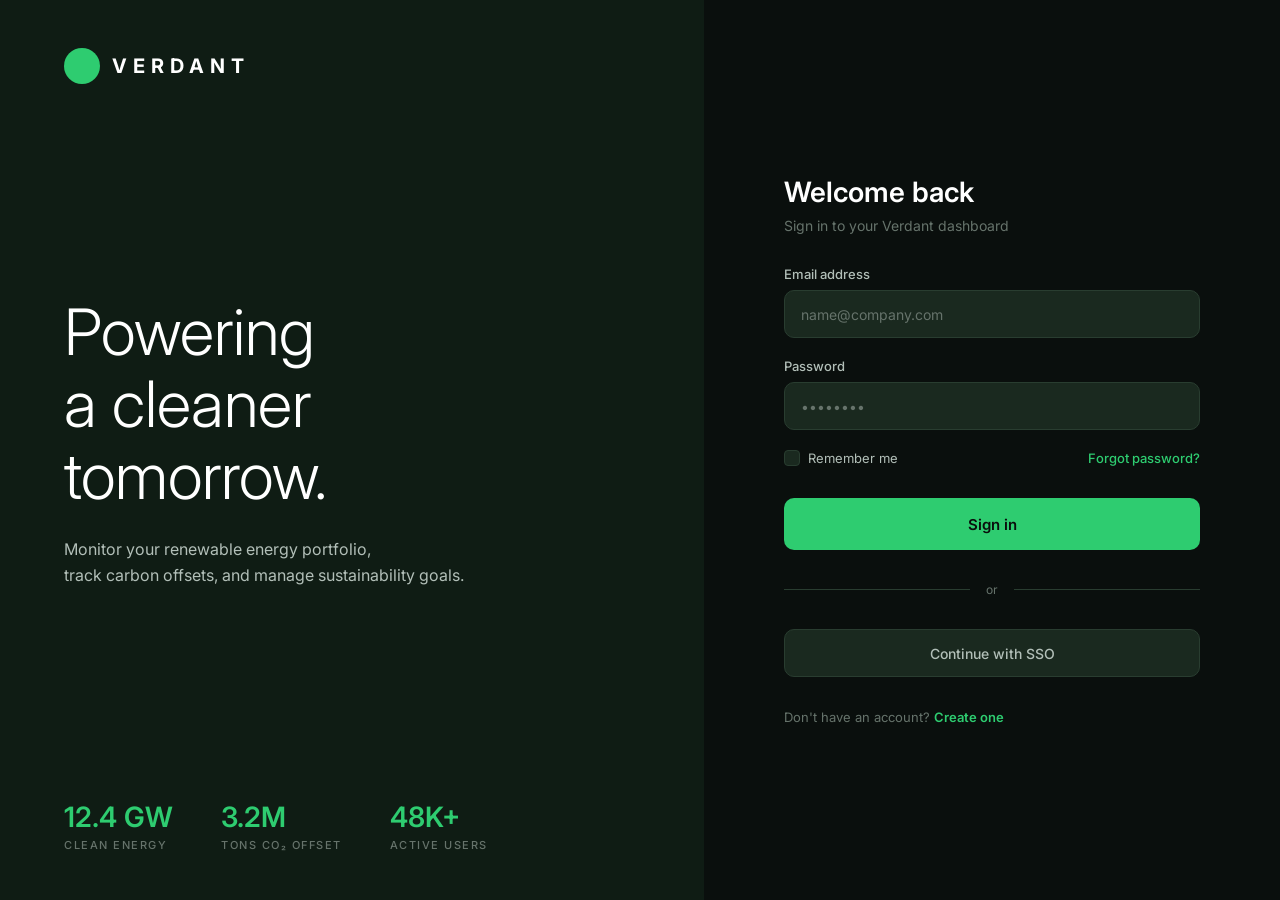
==== index.html @ 93910fae "Initial commit: Verdant Energy prototype" ====
<!DOCTYPE html>
<html lang="en">
<head>
  <meta charset="UTF-8">
  <meta name="viewport" content="width=device-width, initial-scale=1.0">
  <title>Verdant Energy — Login</title>
  <link rel="preconnect" href="https://fonts.googleapis.com">
  <link rel="preconnect" href="https://fonts.gstatic.com" crossorigin>
  <link href="https://fonts.googleapis.com/css2?family=Inter:wght@300;400;500;600;700&display=swap" rel="stylesheet">
  <style>
    *, *::before, *::after {
      margin: 0;
      padding: 0;
      box-sizing: border-box;
    }

    html, body {
      height: 100%;
      font-family: 'Inter', sans-serif;
      background-color: #0a0f0d;
      color: #fff;
    }

    .page {
      display: flex;
      min-height: 100vh;
    }

    /* ── Left Panel ── */
    .left-panel {
      width: 55%;
      background-color: #0f1c14;
      display: flex;
      flex-direction: column;
      justify-content: space-between;
      padding: 48px 64px;
      overflow: hidden;
    }

    .logo {
      display: flex;
      align-items: center;
      gap: 12px;
    }

    .logo-circle {
      width: 36px;
      height: 36px;
      border-radius: 50%;
      background-color: #2ecc70;
    }

    .logo-text {
      font-weight: 700;
      font-size: 20px;
      letter-spacing: 6px;
      color: #fff;
    }

    .hero {
      display: flex;
      flex-direction: column;
      gap: 24px;
    }

    .hero-title {
      font-weight: 300;
      font-size: 64px;
      line-height: 72px;
      color: #fff;
    }

    .hero-subtitle {
      font-weight: 400;
      font-size: 16px;
      line-height: 26px;
      color: #b2bfb8;
    }

    .stats {
      display: flex;
      gap: 48px;
    }

    .stat {
      display: flex;
      flex-direction: column;
      gap: 4px;
    }

    .stat-value {
      font-weight: 600;
      font-size: 28px;
      color: #2ecc70;
    }

    .stat-label {
      font-weight: 500;
      font-size: 11px;
      letter-spacing: 1.5px;
      color: #66736b;
    }

    /* ── Right Panel ── */
    .right-panel {
      flex: 1;
      display: flex;
      align-items: center;
      justify-content: center;
      padding: 80px;
      background-color: #0a0f0d;
      overflow: hidden;
    }

    .login-card {
      width: 420px;
      display: flex;
      flex-direction: column;
      gap: 32px;
    }

    .login-header {
      display: flex;
      flex-direction: column;
      gap: 8px;
    }

    .login-title {
      font-weight: 600;
      font-size: 28px;
      color: #fff;
    }

    .login-subtitle {
      font-weight: 400;
      font-size: 14px;
      color: #66736b;
    }

    /* ── Form ── */
    .form-fields {
      display: flex;
      flex-direction: column;
      gap: 20px;
    }

    .field-group {
      display: flex;
      flex-direction: column;
      gap: 8px;
    }

    .field-label {
      font-weight: 500;
      font-size: 13px;
      color: #b2bfb8;
    }

    .field-input {
      width: 100%;
      height: 48px;
      background-color: #1a291f;
      border: 1px solid #293d30;
      border-radius: 10px;
      padding: 0 16px;
      font-family: 'Inter', sans-serif;
      font-size: 14px;
      color: #fff;
      outline: none;
      transition: border-color 0.2s;
    }

    .field-input::placeholder {
      color: #66736b;
    }

    .field-input:focus {
      border-color: #2ecc70;
    }

    .form-options {
      display: flex;
      align-items: center;
      justify-content: space-between;
    }

    .remember-me {
      display: flex;
      align-items: center;
      gap: 8px;
      cursor: pointer;
    }

    .remember-me input[type="checkbox"] {
      appearance: none;
      -webkit-appearance: none;
      width: 16px;
      height: 16px;
      background-color: #1a291f;
      border: 1px solid #293d30;
      border-radius: 4px;
      cursor: pointer;
      position: relative;
    }

    .remember-me input[type="checkbox"]:checked {
      background-color: #2ecc70;
      border-color: #2ecc70;
    }

    .remember-me input[type="checkbox"]:checked::after {
      content: '';
      position: absolute;
      left: 4px;
      top: 1px;
      width: 5px;
      height: 9px;
      border: solid #0a0f0d;
      border-width: 0 2px 2px 0;
      transform: rotate(45deg);
    }

    .remember-me span {
      font-weight: 400;
      font-size: 13px;
      color: #b2bfb8;
    }

    .forgot-password {
      font-weight: 500;
      font-size: 13px;
      color: #2ecc70;
      text-decoration: none;
      background: none;
      border: none;
      cursor: pointer;
      font-family: 'Inter', sans-serif;
    }

    .forgot-password:hover {
      text-decoration: underline;
    }

    /* ── Buttons ── */
    .btn-signin {
      width: 100%;
      height: 52px;
      background-color: #2ecc70;
      border: none;
      border-radius: 10px;
      font-family: 'Inter', sans-serif;
      font-weight: 600;
      font-size: 15px;
      color: #0a0f0d;
      cursor: pointer;
      transition: background-color 0.2s;
    }

    .btn-signin:hover {
      background-color: #27ae60;
    }

    .divider {
      display: flex;
      align-items: center;
      gap: 16px;
    }

    .divider-line {
      flex: 1;
      height: 1px;
      background-color: #293d30;
    }

    .divider-text {
      font-weight: 400;
      font-size: 12px;
      color: #66736b;
    }

    .btn-sso {
      width: 100%;
      height: 48px;
      background-color: #1a291f;
      border: 1px solid #293d30;
      border-radius: 10px;
      font-family: 'Inter', sans-serif;
      font-weight: 500;
      font-size: 14px;
      color: #b2bfb8;
      cursor: pointer;
      transition: border-color 0.2s;
    }

    .btn-sso:hover {
      border-color: #2ecc70;
    }

    .signup-prompt {
      font-size: 13px;
      display: flex;
      gap: 4px;
    }

    .signup-prompt span {
      font-weight: 400;
      color: #66736b;
    }

    .signup-prompt a {
      font-weight: 600;
      color: #2ecc70;
      text-decoration: none;
    }

    .signup-prompt a:hover {
      text-decoration: underline;
    }
  </style>
</head>
<body>
  <div class="page">
    <!-- Left Panel -->
    <div class="left-panel">
      <div class="logo">
        <div class="logo-circle"></div>
        <span class="logo-text">VERDANT</span>
      </div>

      <div class="hero">
        <h1 class="hero-title">
          Powering<br>
          a cleaner<br>
          tomorrow.
        </h1>
        <p class="hero-subtitle">
          Monitor your renewable energy portfolio,<br>
          track carbon offsets, and manage sustainability goals.
        </p>
      </div>

      <div class="stats">
        <div class="stat">
          <span class="stat-value">12.4 GW</span>
          <span class="stat-label">CLEAN ENERGY</span>
        </div>
        <div class="stat">
          <span class="stat-value">3.2M</span>
          <span class="stat-label">TONS CO&#8322; OFFSET</span>
        </div>
        <div class="stat">
          <span class="stat-value">48K+</span>
          <span class="stat-label">ACTIVE USERS</span>
        </div>
      </div>
    </div>

    <!-- Right Panel -->
    <div class="right-panel">
      <div class="login-card">
        <div class="login-header">
          <h2 class="login-title">Welcome back</h2>
          <p class="login-subtitle">Sign in to your Verdant dashboard</p>
        </div>

        <form class="form-fields" onsubmit="return false;">
          <div class="field-group">
            <label class="field-label" for="email">Email address</label>
            <input class="field-input" type="email" id="email" placeholder="name@company.com" autocomplete="email">
          </div>

          <div class="field-group">
            <label class="field-label" for="password">Password</label>
            <input class="field-input" type="password" id="password" placeholder="&#8226;&#8226;&#8226;&#8226;&#8226;&#8226;&#8226;&#8226;" autocomplete="current-password">
          </div>

          <div class="form-options">
            <label class="remember-me">
              <input type="checkbox">
              <span>Remember me</span>
            </label>
            <a href="#" class="forgot-password">Forgot password?</a>
          </div>
        </form>

        <button class="btn-signin" type="submit" onclick="window.location.href='dashboard.html'">Sign in</button>

        <div class="divider">
          <div class="divider-line"></div>
          <span class="divider-text">or</span>
          <div class="divider-line"></div>
        </div>

        <button class="btn-sso" onclick="window.location.href='dashboard.html'">Continue with SSO</button>

        <div class="signup-prompt">
          <span>Don't have an account?</span>
          <a href="#">Create one</a>
        </div>
      </div>
    </div>
  </div>
</body>
</html>
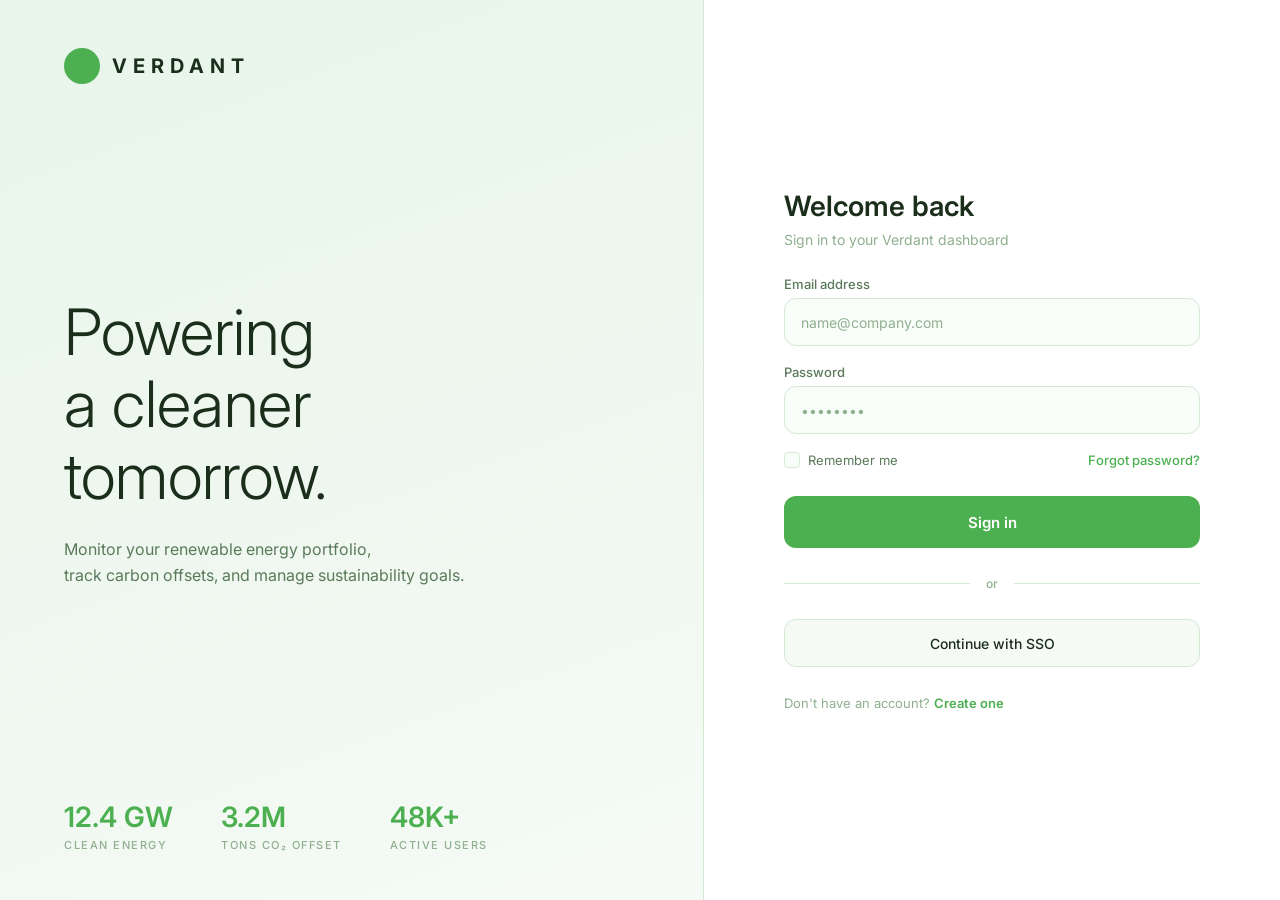
==== commit 83d68a40: "Reskin: apply GreenLeaf SaaS design system tokens Light theme overhaul — white cards, soft green sid" ====
--- a/index.html
+++ b/index.html
@@ -8,28 +8,22 @@
   <link rel="preconnect" href="https://fonts.gstatic.com" crossorigin>
   <link href="https://fonts.googleapis.com/css2?family=Inter:wght@300;400;500;600;700&display=swap" rel="stylesheet">
   <style>
-    *, *::before, *::after {
-      margin: 0;
-      padding: 0;
-      box-sizing: border-box;
-    }
+    *, *::before, *::after { margin: 0; padding: 0; box-sizing: border-box; }
 
     html, body {
       height: 100%;
       font-family: 'Inter', sans-serif;
-      background-color: #0a0f0d;
-      color: #fff;
-    }
-
-    .page {
-      display: flex;
-      min-height: 100vh;
-    }
+      background-color: #f9fdf9;
+      color: #1b2e1b;
+    }
+
+    .page { display: flex; min-height: 100vh; }
 
     /* ── Left Panel ── */
     .left-panel {
       width: 55%;
-      background-color: #0f1c14;
+      background: linear-gradient(160deg, #e8f5e9 0%, #f5faf5 100%);
+      border-right: 1px solid #d4e8d4;
       display: flex;
       flex-direction: column;
       justify-content: space-between;
@@ -37,68 +31,52 @@
       overflow: hidden;
     }
 
-    .logo {
-      display: flex;
-      align-items: center;
-      gap: 12px;
-    }
+    .logo { display: flex; align-items: center; gap: 12px; }
 
     .logo-circle {
-      width: 36px;
-      height: 36px;
+      width: 36px; height: 36px;
       border-radius: 50%;
-      background-color: #2ecc70;
+      background-color: #4caf50;
     }
 
     .logo-text {
       font-weight: 700;
       font-size: 20px;
       letter-spacing: 6px;
-      color: #fff;
-    }
-
-    .hero {
-      display: flex;
-      flex-direction: column;
-      gap: 24px;
-    }
+      color: #1b2e1b;
+    }
+
+    .hero { display: flex; flex-direction: column; gap: 24px; }
 
     .hero-title {
       font-weight: 300;
       font-size: 64px;
       line-height: 72px;
-      color: #fff;
+      color: #1b2e1b;
     }
 
     .hero-subtitle {
       font-weight: 400;
       font-size: 16px;
       line-height: 26px;
-      color: #b2bfb8;
-    }
-
-    .stats {
-      display: flex;
-      gap: 48px;
-    }
-
-    .stat {
-      display: flex;
-      flex-direction: column;
-      gap: 4px;
-    }
+      color: #5a7a5a;
+    }
+
+    .stats { display: flex; gap: 48px; }
+
+    .stat { display: flex; flex-direction: column; gap: 4px; }
 
     .stat-value {
       font-weight: 600;
       font-size: 28px;
-      color: #2ecc70;
+      color: #4caf50;
     }
 
     .stat-label {
       font-weight: 500;
       font-size: 11px;
       letter-spacing: 1.5px;
-      color: #66736b;
+      color: #8faf8f;
     }
 
     /* ── Right Panel ── */
@@ -108,7 +86,7 @@
       align-items: center;
       justify-content: center;
       padding: 80px;
-      background-color: #0a0f0d;
+      background-color: #ffffff;
       overflow: hidden;
     }
 
@@ -116,66 +94,41 @@
       width: 420px;
       display: flex;
       flex-direction: column;
-      gap: 32px;
-    }
-
-    .login-header {
-      display: flex;
-      flex-direction: column;
-      gap: 8px;
-    }
-
-    .login-title {
-      font-weight: 600;
-      font-size: 28px;
-      color: #fff;
-    }
-
-    .login-subtitle {
-      font-weight: 400;
-      font-size: 14px;
-      color: #66736b;
-    }
+      gap: 28px;
+    }
+
+    .login-header { display: flex; flex-direction: column; gap: 8px; }
+
+    .login-title { font-weight: 600; font-size: 28px; color: #1b2e1b; }
+
+    .login-subtitle { font-weight: 400; font-size: 14px; color: #8faf8f; }
 
     /* ── Form ── */
-    .form-fields {
-      display: flex;
-      flex-direction: column;
-      gap: 20px;
-    }
-
-    .field-group {
-      display: flex;
-      flex-direction: column;
-      gap: 8px;
-    }
-
-    .field-label {
-      font-weight: 500;
-      font-size: 13px;
-      color: #b2bfb8;
-    }
+    .form-fields { display: flex; flex-direction: column; gap: 18px; }
+
+    .field-group { display: flex; flex-direction: column; gap: 6px; }
+
+    .field-label { font-weight: 500; font-size: 13px; color: #5a7a5a; }
 
     .field-input {
       width: 100%;
       height: 48px;
-      background-color: #1a291f;
-      border: 1px solid #293d30;
-      border-radius: 10px;
+      background-color: #f9fdf9;
+      border: 1px solid #d4e8d4;
+      border-radius: 12px;
       padding: 0 16px;
       font-family: 'Inter', sans-serif;
       font-size: 14px;
-      color: #fff;
+      color: #1b2e1b;
       outline: none;
-      transition: border-color 0.2s;
-    }
-
-    .field-input::placeholder {
-      color: #66736b;
-    }
+      transition: border-color 0.2s, box-shadow 0.2s;
+    }
+
+    .field-input::placeholder { color: #8faf8f; }
 
     .field-input:focus {
-      border-color: #2ecc70;
+      border-color: #4caf50;
+      box-shadow: 0 0 0 3px rgba(76,175,80,0.12);
     }
 
     .form-options {
@@ -184,52 +137,41 @@
       justify-content: space-between;
     }
 
-    .remember-me {
-      display: flex;
-      align-items: center;
-      gap: 8px;
-      cursor: pointer;
-    }
+    .remember-me { display: flex; align-items: center; gap: 8px; cursor: pointer; }
 
     .remember-me input[type="checkbox"] {
       appearance: none;
       -webkit-appearance: none;
-      width: 16px;
-      height: 16px;
-      background-color: #1a291f;
-      border: 1px solid #293d30;
+      width: 16px; height: 16px;
+      background-color: #f9fdf9;
+      border: 1px solid #d4e8d4;
       border-radius: 4px;
       cursor: pointer;
       position: relative;
+      transition: background 0.15s, border-color 0.15s;
     }
 
     .remember-me input[type="checkbox"]:checked {
-      background-color: #2ecc70;
-      border-color: #2ecc70;
+      background-color: #4caf50;
+      border-color: #4caf50;
     }
 
     .remember-me input[type="checkbox"]:checked::after {
       content: '';
       position: absolute;
-      left: 4px;
-      top: 1px;
-      width: 5px;
-      height: 9px;
-      border: solid #0a0f0d;
+      left: 4px; top: 1px;
+      width: 5px; height: 9px;
+      border: solid #fff;
       border-width: 0 2px 2px 0;
       transform: rotate(45deg);
     }
 
-    .remember-me span {
-      font-weight: 400;
-      font-size: 13px;
-      color: #b2bfb8;
-    }
+    .remember-me span { font-weight: 400; font-size: 13px; color: #5a7a5a; }
 
     .forgot-password {
       font-weight: 500;
       font-size: 13px;
-      color: #2ecc70;
+      color: #4caf50;
       text-decoration: none;
       background: none;
       border: none;
@@ -237,85 +179,54 @@
       font-family: 'Inter', sans-serif;
     }
 
-    .forgot-password:hover {
-      text-decoration: underline;
-    }
+    .forgot-password:hover { text-decoration: underline; }
 
     /* ── Buttons ── */
     .btn-signin {
       width: 100%;
       height: 52px;
-      background-color: #2ecc70;
+      background-color: #4caf50;
       border: none;
-      border-radius: 10px;
+      border-radius: 12px;
       font-family: 'Inter', sans-serif;
       font-weight: 600;
       font-size: 15px;
-      color: #0a0f0d;
+      color: #fff;
       cursor: pointer;
       transition: background-color 0.2s;
     }
 
-    .btn-signin:hover {
-      background-color: #27ae60;
-    }
-
-    .divider {
-      display: flex;
-      align-items: center;
-      gap: 16px;
-    }
-
-    .divider-line {
-      flex: 1;
-      height: 1px;
-      background-color: #293d30;
-    }
-
-    .divider-text {
-      font-weight: 400;
-      font-size: 12px;
-      color: #66736b;
-    }
+    .btn-signin:hover { background-color: #43a047; }
+
+    .divider { display: flex; align-items: center; gap: 16px; }
+
+    .divider-line { flex: 1; height: 1px; background-color: #d4e8d4; }
+
+    .divider-text { font-weight: 500; font-size: 12px; color: #8faf8f; }
 
     .btn-sso {
       width: 100%;
       height: 48px;
-      background-color: #1a291f;
-      border: 1px solid #293d30;
-      border-radius: 10px;
+      background-color: #f5faf5;
+      border: 1px solid #d4e8d4;
+      border-radius: 12px;
       font-family: 'Inter', sans-serif;
       font-weight: 500;
       font-size: 14px;
-      color: #b2bfb8;
+      color: #1b2e1b;
       cursor: pointer;
-      transition: border-color 0.2s;
-    }
-
-    .btn-sso:hover {
-      border-color: #2ecc70;
-    }
-
-    .signup-prompt {
-      font-size: 13px;
-      display: flex;
-      gap: 4px;
-    }
-
-    .signup-prompt span {
-      font-weight: 400;
-      color: #66736b;
-    }
-
-    .signup-prompt a {
-      font-weight: 600;
-      color: #2ecc70;
-      text-decoration: none;
-    }
-
-    .signup-prompt a:hover {
-      text-decoration: underline;
-    }
+      transition: border-color 0.2s, background-color 0.2s;
+    }
+
+    .btn-sso:hover { border-color: #4caf50; background-color: #f9fdf9; }
+
+    .signup-prompt { font-size: 13px; display: flex; gap: 4px; }
+
+    .signup-prompt span { font-weight: 400; color: #8faf8f; }
+
+    .signup-prompt a { font-weight: 600; color: #4caf50; text-decoration: none; }
+
+    .signup-prompt a:hover { text-decoration: underline; }
   </style>
 </head>
 <body>
